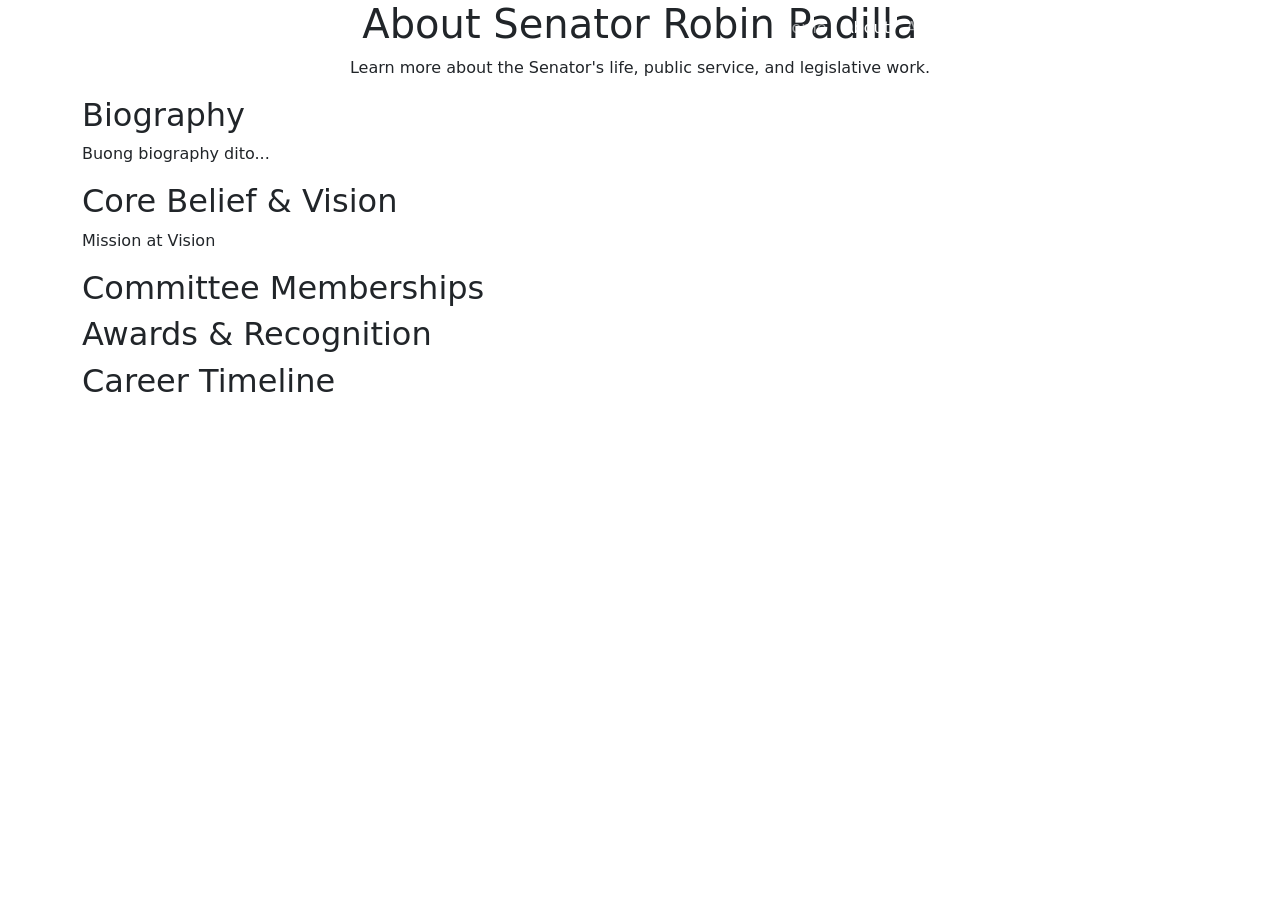
==== about.html @ 7551e7c7 "Add files via upload" ====
<!DOCTYPE html>
<html lang="en">

<head>

<meta charset="UTF-8">
<meta name="viewport" content="width=device-width, initial-scale=1.0">

<title>About | Office of Senator Robin Padilla</title>

<link href="https://cdn.jsdelivr.net/npm/bootstrap@5.3.3/dist/css/bootstrap.min.css" rel="stylesheet">

<link rel="stylesheet" href="https://cdnjs.cloudflare.com/ajax/libs/font-awesome/6.6.0/css/all.min.css">

<link rel="stylesheet" href="css/style.css">

</head>

<body>

<!-- NAVBAR -->

<nav class="navbar navbar-expand-lg navbar-dark fixed-top">

<div class="container">

<a href="index.html">
    <img src="" class="right-logo">
</a>

<button class="navbar-toggler"
data-bs-toggle="collapse"
data-bs-target="#menu">

<span class="navbar-toggler-icon"></span>

</button>

<div class="collapse navbar-collapse" id="menu">

<ul class="navbar-nav ms-auto">

<li class="nav-item">
<a class="nav-link" href="index.html">Home</a>
</li>

<li class="nav-item">
<a class="nav-link active" href="about.html">About</a>
</li>

<li class="nav-item">
<a class="nav-link" href="accomplishments.html">Accomplishments</a>
</li>

<li class="nav-item">
<a class="nav-link" href="news.html">News</a>
</li>

<li class="nav-item">
<a class="nav-link" href="services.html">Services</a>
</li>

</ul>

</div>

</div>

</nav>
<section class="page-hero">

<div class="container text-center">

<h1>About Senator Robin Padilla</h1>

<p>
Learn more about the Senator's life,
public service, and legislative work.
</p>

</div>

</section>
<section class="about-page">

<div class="container">

<h2>Biography</h2>

<p>

Buong biography dito...

</p>

</div>

</section>
<section class="about-page">

<div class="container">

<h2>Core Belief & Vision</h2>

<p>

Mission at Vision

</p>

</div>

</section>
<section class="about-page">

<div class="container">

<h2>Committee Memberships</h2>

</div>

</section>
<section class="about-page">

<div class="container">

<h2>Awards & Recognition</h2>

</div>

</section>
<section class="about-page">

<div class="container">

<h2>Career Timeline</h2>

</div>

</section>
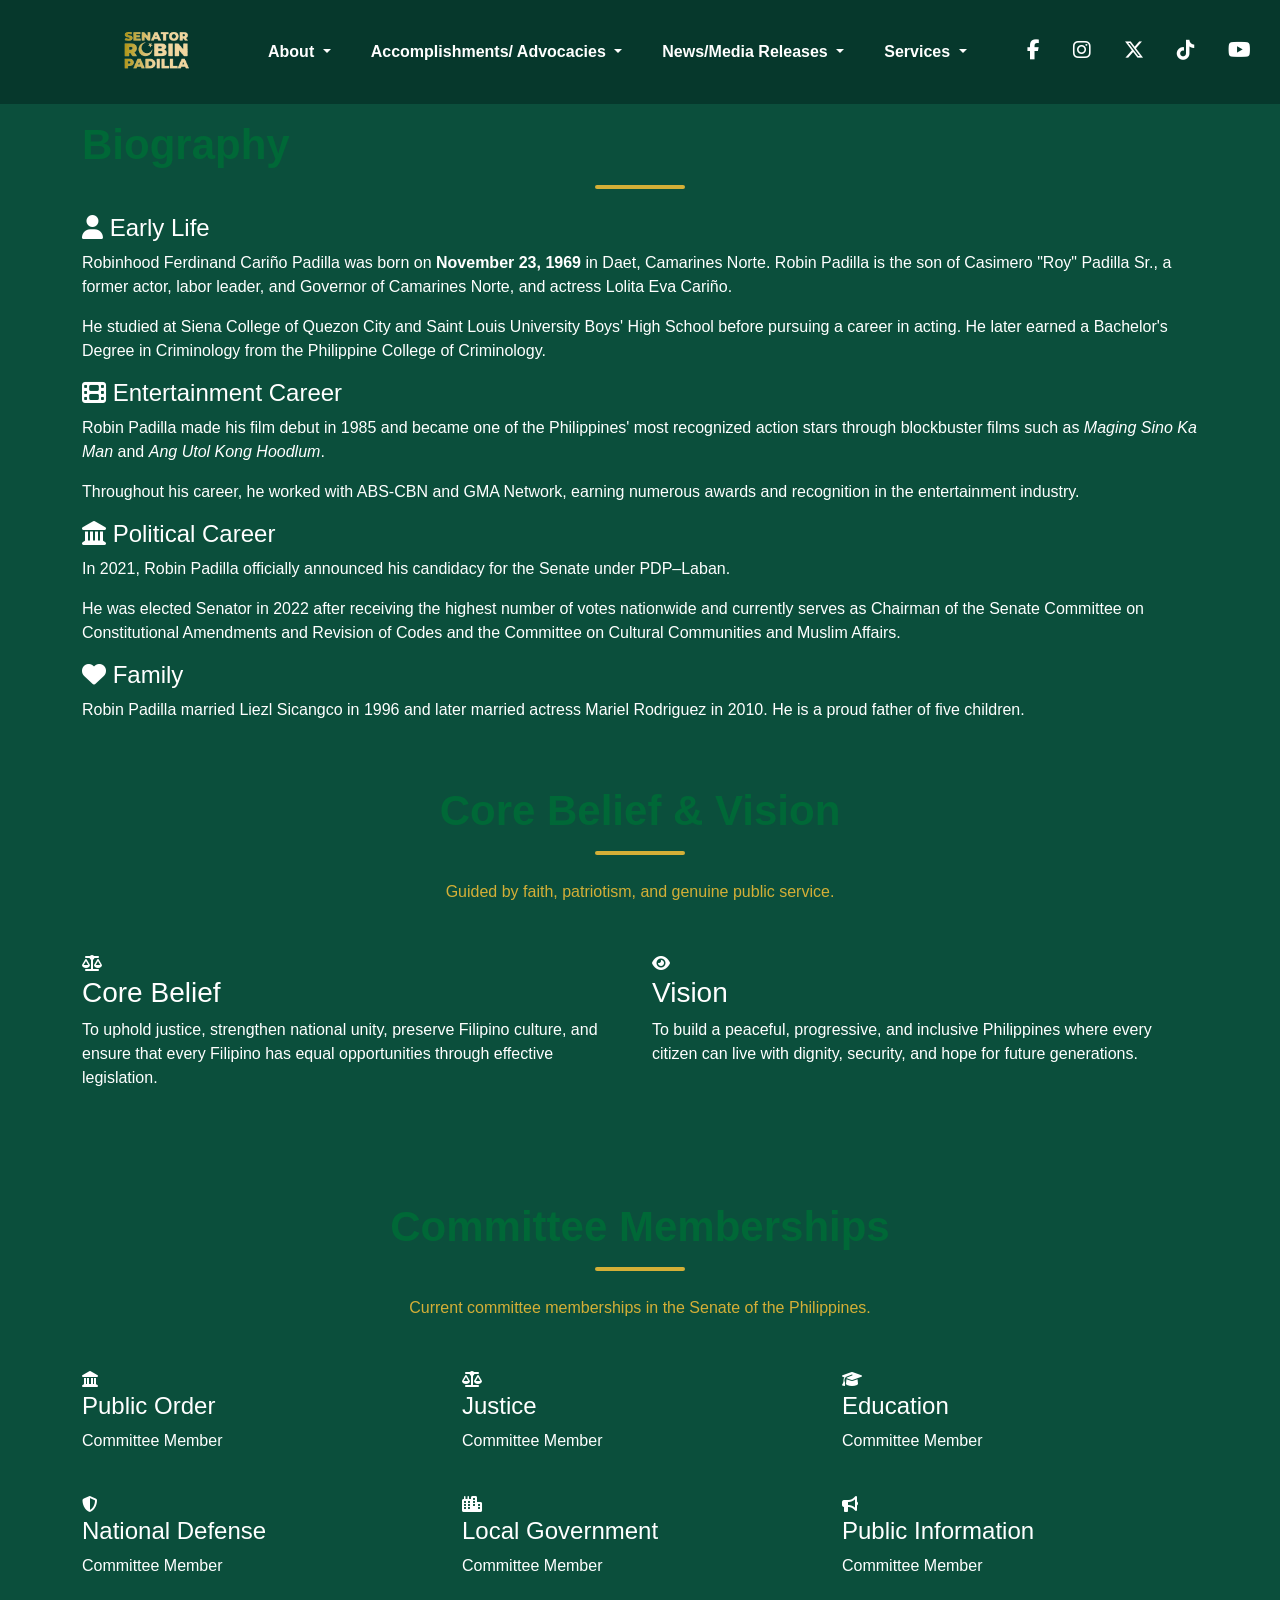
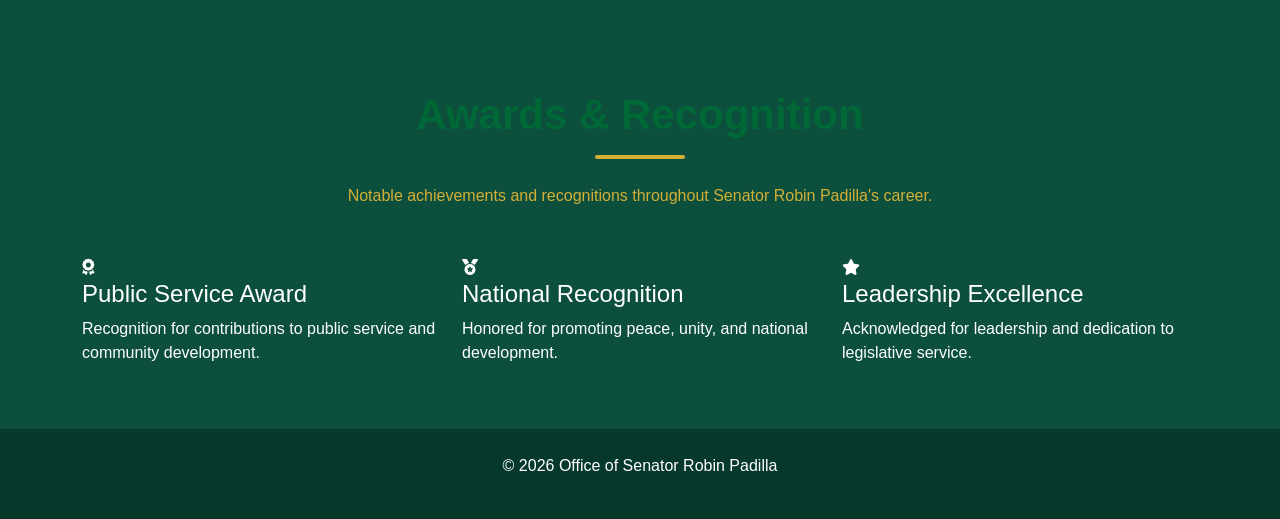
==== commit c6993954: "Update about.html" ====
--- a/about.html
+++ b/about.html
@@ -1,140 +1,699 @@
 <!DOCTYPE html>
 <html lang="en">
-
 <head>
 
 <meta charset="UTF-8">
 <meta name="viewport" content="width=device-width, initial-scale=1.0">
 
-<title>About | Office of Senator Robin Padilla</title>
+<title>Office of Senator Robin Padilla</title>
 
 <link href="https://cdn.jsdelivr.net/npm/bootstrap@5.3.3/dist/css/bootstrap.min.css" rel="stylesheet">
 
 <link rel="stylesheet" href="https://cdnjs.cloudflare.com/ajax/libs/font-awesome/6.6.0/css/all.min.css">
 
-<link rel="stylesheet" href="css/style.css">
+<link href="https://fonts.googleapis.com/css2?family=League+Spartan:wght@400;500;600;700;800&display=swap" rel="stylesheet">
+
+<link rel="stylesheet" href="https://cdn.jsdelivr.net/npm/swiper@11/swiper-bundle.min.css">
+
+<link rel="stylesheet" href="https://unpkg.com/aos@2.3.4/dist/aos.css">
+
+<link rel="stylesheet" href="style.css">
 
 </head>
+<script src="https://cdn.jsdelivr.net/npm/bootstrap@5.3.3/dist/js/bootstrap.bundle.min.js"></script>
+
+<script src="https://unpkg.com/aos@2.3.4/dist/aos.js"></script>
+
+<script src="https://cdn.jsdelivr.net/npm/swiper@11/swiper-bundle.min.js"></script>
+
+<script>
+
+
+</script>
 
 <body>
 
-<!-- NAVBAR -->
+AOS.init({
+    duration:1000,
+    once:true
+});
+
+<script src="https://cdn.jsdelivr.net/npm/swiper@11/swiper-bundle.min.js"></script>
+
+<script>
+const swiper = new Swiper(".videoSwiper", {
+    loop: true,
+    speed: 800,
+
+    pagination: {
+        el: ".video-pagination",
+        clickable: true,
+    },
+
+    autoplay: { 
+        delay: 5000,
+        disableOnInteraction: false,
+    },
+});
+</script>
+    
+<!-- ================= NAVBAR ================= -->
 
 <nav class="navbar navbar-expand-lg navbar-dark fixed-top">
 
 <div class="container">
-
-<a href="index.html">
-    <img src="" class="right-logo">
+<!-- Logo sa kanan -->
+<a href="index.html" title="Home">
+    <img src="images/senate-logo.png" alt="Senate Logo" class="right-logo">
+</a>
+<a class="navbar-brand" href="index.html">
 </a>
 
 <button class="navbar-toggler"
-data-bs-toggle="collapse"
-data-bs-target="#menu">
+        data-bs-toggle="collapse"
+        data-bs-target="#menu">
 
 <span class="navbar-toggler-icon"></span>
+<span class="news-badge">
+    SENATE OF THE PHILIPPINES
+</span>
 
 </button>
 
 <div class="collapse navbar-collapse" id="menu">
 
-<ul class="navbar-nav ms-auto">
-
-<li class="nav-item">
-<a class="nav-link" href="index.html">Home</a>
+<ul class="navbar-nav ms-auto custom-menu">
+
+    <li class="nav-item dropdown">
+        <a class="nav-link dropdown-toggle menu-btn"
+           href="#"
+           role="button"
+           data-bs-toggle="dropdown">
+            About
+        </a>
+
+       <ul class="dropdown-menu custom-dropdown">
+
+    <li>
+        <a class="dropdown-item" href="about.html#srp">SRP: Sino si Robin Padilla?</a>
+        
+        </a>
+    </li>
+
+    <li>
+       <a class="dropdown-item" href="about.html#biography">Biography</a>
+    
+    </li>
+
+    <li>
+        <a class="dropdown-item" href="about.html#vision">Core Belief & Vision</a>
+        </a>
+    </li>
+
+    <li>
+        <a class="dropdown-item" href="about.html#committee">Committee Memberships</a>
+        </a>
+    </li>
+
+    <li>
+        <a class="dropdown-item" href="about.html#awards">Awards</a>
+        </a>
+    </li>
+
+    <li>
+        <a class="dropdown-item" href="about.html#timeline">Career Timeline</a>
+        </a>
+    </li>
+
+</ul>
+    </li>
+
+   <li class="nav-item dropdown">
+    <a class="nav-link dropdown-toggle menu-btn"
+       href="#"
+       role="button"
+       data-bs-toggle="dropdown"
+       aria-expanded="false">
+        Accomplishments/
+        Advocacies
+    </a>
+
+<ul class="dropdown-menu">
+
+<li>
+<a class="dropdown-item" href="accomplishments.html#authored">Authored Bills</a>
+</a>
 </li>
 
-<li class="nav-item">
-<a class="nav-link active" href="about.html">About</a>
+<li>
+<a class="dropdown-item" href="accomplishments.html#coauthored">Co-Authored Bills</a>
+</a>
 </li>
 
-<li class="nav-item">
-<a class="nav-link" href="accomplishments.html">Accomplishments</a>
+<li>
+<a class="dropdown-item" href="accomplishments.html#laws">Bills Passed into Law</a>
 </li>
 
-<li class="nav-item">
-<a class="nav-link" href="news.html">News</a>
+<li>
+<a class="dropdown-item" href="accomplishments.html#reports">Committee Reports</a>
 </li>
 
-<li class="nav-item">
-<a class="nav-link" href="services.html">Services</a>
+<li>
+<a class="dropdown-item" href="accomplishments.html#advocacies">Sectoral Advocacies</a>
 </li>
 
 </ul>
-
-</div>
-
+</li>
+
+   <li class="nav-item dropdown">
+    <a class="nav-link dropdown-toggle menu-btn"
+       href="#"
+       role="button"
+       data-bs-toggle="dropdown"
+       aria-expanded="false">
+        News/Media Releases
+    </a>
+
+    <ul class="dropdown-menu">
+
+        <li>
+          <a class="dropdown-item" href="news.html#news">News</a>
+        </li>
+
+        <li>
+          <a class="dropdown-item" href="news.html#press">Media Releases</a>
+        </li>
+
+        <li>
+         <a class="dropdown-item" href="news.html#speeches">Speeches</a>
+        </li>
+
+        <li>
+         <a class="dropdown-item" href="news.html#videos">Videos</a>
+        </li>
+
+        <li>
+          <a class="dropdown-item" href="news.html#gallery">Photo Gallery</a>
+        </li>
+
+    </ul>
+</li>
+
+    <li class="nav-item dropdown">
+        <a class="nav-link dropdown-toggle menu-btn"
+           href="#"
+           role="button"
+           data-bs-toggle="dropdown">
+            Services
+        </a>
+
+        <ul class="dropdown-menu">
+            
+             <li><a class="dropdown-item" href="services.html#medical">Medical Assistance</a></li>
+            <li><a class="dropdown-item" href="services.html#education">Educational Assistance</a></li>
+            <li><a class="dropdown-item" href="services.html#faq">Frequently Asked Questions</a></li>
+            <li><a class="dropdown-item" href="services.html#forms">Downloadable Forms</a>
+            </li>
+        </ul>
+    </li>
+
+</ul>
+
+
+<div class="social">
+
+<a href="https://www.facebook.com/OfficeOfSenatorRobinPadilla" target="_blank">
+    <i class="fab fa-facebook-f"></i>
+</a>
+
+<a href="https://www.instagram.com/your_username/" target="_blank">
+    <i class="fab fa-instagram"></i>
+</a>
+<a href="https://x.com/" target="_blank">
+    <i class="fab fa-x-twitter"></i>
+</a>
+<a href="https://www.tiktok.com/@senatorrobinpadilla" target="_blank">
+    <i class="fab fa-tiktok"></i>
+</a>
+
+<a href="https://www.youtube.com/@OfficialSenatorRobinPadilla" target="_blank">
+    <i class="fab fa-youtube"></i>
+</a>
+
+</a>
+
+</div>
+
+</div>
+
+</div>
+    
 </div>
 
 </nav>
-<section class="page-hero">
-
-<div class="container text-center">
-
-<h1>About Senator Robin Padilla</h1>
+
+<section class="page-banner">
+
+    <div class="container">
+
+        <h1>About the Senator</h1>
+
+        <p>
+            Learn more about Senator Robin Padilla's life,
+            public service, and legislative journey.
+        </p>
+
+    </div>
+
+
+
+
+
+<div class="container">
+
+ <h2 class="section-title">
+            Biography
+        </h2>
+
+
+        <div class="bio-card">
+
+            <h4>
+                <i class="fas fa-user"></i>
+                Early Life
+            </h4>
+
+            <p>
+                Robinhood Ferdinand Cariño Padilla was born on
+            <strong>November 23, 1969</strong> in Daet,
+            Camarines Norte.
+                Robin Padilla is the son of Casimero "Roy" Padilla Sr.,
+                a former actor, labor leader, and Governor of Camarines Norte,
+                and actress Lolita Eva Cariño.
+            </p>
+
+            <p>
+                He studied at Siena College of Quezon City and Saint Louis
+                University Boys' High School before pursuing a career in acting.
+                He later earned a Bachelor's Degree in Criminology from the
+                Philippine College of Criminology.
+            </p>
+
+        </div>
+
+        <div class="bio-card">
+
+            <h4>
+                <i class="fas fa-film"></i>
+                Entertainment Career
+            </h4>
+
+            <p>
+                Robin Padilla made his film debut in 1985 and became one of the
+                Philippines' most recognized action stars through blockbuster
+                films such as <em>Maging Sino Ka Man</em> and
+                <em>Ang Utol Kong Hoodlum</em>.
+            </p>
+
+            <p>
+                Throughout his career, he worked with ABS-CBN and GMA Network,
+                earning numerous awards and recognition in the entertainment
+                industry.
+            </p>
+
+        </div>
+
+        <div class="bio-card">
+
+            <h4>
+                <i class="fas fa-landmark"></i>
+                Political Career
+            </h4>
+
+            <p>
+                In 2021, Robin Padilla officially announced his candidacy for
+                the Senate under PDP–Laban.
+            </p>
+
+            <p>
+                He was elected Senator in 2022 after receiving the highest
+                number of votes nationwide and currently serves as Chairman
+                of the Senate Committee on Constitutional Amendments and
+                Revision of Codes and the Committee on Cultural Communities
+                and Muslim Affairs.
+            </p>
+
+        </div>
+
+        <div class="bio-card">
+
+            <h4>
+                <i class="fas fa-heart"></i>
+                Family
+            </h4>
+
+            <p>
+                Robin Padilla married Liezl Sicangco in 1996 and later married
+                actress Mariel Rodriguez in 2010. He is a proud father of
+                five children.
+            </p>
+
+        </div>
+
+    </div>
+
+</div>
+
+</div>
+
+</section>
+<!-- ================= CORE BELIEF ================= -->
+
+<section id="vision" class="vision-section py-5">
+
+<div class="container">
+
+<div class="text-center mb-5">
+
+<h2 class="section-title">
+Core Belief & Vision
+</h2>
+
+<p class="section-subtitle">
+Guided by faith, patriotism, and genuine public service.
+</p>
+
+</div>
+
+<div class="row g-4">
+
+<div class="col-md-6">
+
+<div class="vision-card">
+
+<div class="vision-icon">
+<i class="fas fa-scale-balanced"></i>
+</div>
+
+<h3>Core Belief</h3>
 
 <p>
-Learn more about the Senator's life,
-public service, and legislative work.
+To uphold justice, strengthen national unity, preserve Filipino culture,
+and ensure that every Filipino has equal opportunities through effective legislation.
 </p>
 
 </div>
 
+</div>
+
+<div class="col-md-6">
+
+<div class="vision-card">
+
+<div class="vision-icon">
+<i class="fas fa-eye"></i>
+</div>
+
+<h3>Vision</h3>
+
+<p>
+To build a peaceful, progressive, and inclusive Philippines where every citizen
+can live with dignity, security, and hope for future generations.
+</p>
+
+</div>
+
+</div>
+
+</div>
+
 </section>
-<section class="about-page">
+<!-- ================= COMMITTEE MEMBERSHIPS ================= -->
+
+<section id="committee" class="committee-section py-5">
 
 <div class="container">
 
-<h2>Biography</h2>
+<div class="text-center mb-5">
+
+<h2 class="section-title">
+Committee Memberships
+</h2>
+
+<p class="section-subtitle">
+Current committee memberships in the Senate of the Philippines.
+</p>
+
+</div>
+
+<div class="row g-4">
+
+<div class="col-md-4">
+<div class="committee-card">
+<i class="fas fa-landmark"></i>
+<h4>Public Order</h4>
+<p>Committee Member</p>
+</div>
+</div>
+
+<div class="col-md-4">
+<div class="committee-card">
+<i class="fas fa-scale-balanced"></i>
+<h4>Justice</h4>
+<p>Committee Member</p>
+</div>
+</div>
+
+<div class="col-md-4">
+<div class="committee-card">
+<i class="fas fa-graduation-cap"></i>
+<h4>Education</h4>
+<p>Committee Member</p>
+</div>
+</div>
+
+<div class="col-md-4">
+<div class="committee-card">
+<i class="fas fa-shield-halved"></i>
+<h4>National Defense</h4>
+<p>Committee Member</p>
+</div>
+</div>
+
+<div class="col-md-4">
+<div class="committee-card">
+<i class="fas fa-city"></i>
+<h4>Local Government</h4>
+<p>Committee Member</p>
+</div>
+</div>
+
+<div class="col-md-4">
+<div class="committee-card">
+<i class="fas fa-bullhorn"></i>
+<h4>Public Information</h4>
+<p>Committee Member</p>
+</div>
+</div>
+
+</div>
+
+</div>
+
+</section>
+<!-- ================= AWARDS ================= -->
+
+<section id="awards" class="awards-section py-5">
+
+<div class="container">
+
+<div class="text-center mb-5">
+
+<h2 class="section-title">
+Awards & Recognition
+</h2>
+
+<p class="section-subtitle">
+Notable achievements and recognitions throughout Senator Robin Padilla's career.
+</p>
+
+</div>
+
+<div class="row g-4">
+
+<div class="col-lg-4 col-md-6">
+<div class="award-card">
+<i class="fas fa-award"></i>
+<h4>Public Service Award</h4>
+<p>Recognition for contributions to public service and community development.</p>
+</div>
+</div>
+
+<div class="col-lg-4 col-md-6">
+<div class="award-card">
+<i class="fas fa-medal"></i>
+<h4>National Recognition</h4>
+<p>Honored for promoting peace, unity, and national development.</p>
+</div>
+</div>
+
+<div class="col-lg-4 col-md-6">
+<div class="award-card">
+<i class="fas fa-star"></i>
+<h4>Leadership Excellence</h4>
+<p>Acknowledged for leadership and dedication to legislative service.</p>
+</div>
+</div>
+
+</div>
+
+</div>
+
+</section>
+</section>
+<!-- ================= FOOTER ================= -->
+
+
+<footer class="footer">
+
+<div class="container">
 
 <p>
 
-Buong biography dito...
+© 2026 Office of Senator Robin Padilla
 
 </p>
 
-</div>
-
-</section>
-<section class="about-page">
-
-<div class="container">
-
-<h2>Core Belief & Vision</h2>
-
 <p>
 
-Mission at Vision
-
 </p>
 
 </div>
 
-</section>
-<section class="about-page">
-
-<div class="container">
-
-<h2>Committee Memberships</h2>
-
-</div>
-
-</section>
-<section class="about-page">
-
-<div class="container">
-
-<h2>Awards & Recognition</h2>
-
-</div>
-
-</section>
-<section class="about-page">
-
-<div class="container">
-
-<h2>Career Timeline</h2>
-
-</div>
-
-</section>+</footer>
+
+<script src="https://cdn.jsdelivr.net/npm/bootstrap@5.3.3/dist/js/bootstrap.bundle.min.js"></script>
+
+<script>
+document.addEventListener("DOMContentLoaded", function () {
+
+    const counters = document.querySelectorAll(".counter");
+
+    counters.forEach(counter => {
+
+        const target = +counter.getAttribute("data-target");
+        let count = 0;
+
+        const updateCounter = () => {
+
+            const increment = Math.ceil(target / 100);
+
+            if (count < target) {
+
+                count += increment;
+
+                if (count > target) count = target;
+
+                counter.innerText = count;
+
+                requestAnimationFrame(updateCounter);
+
+            }
+
+        };
+
+        updateCounter();
+
+    });
+
+});
+const videoSwiper = new Swiper(".videoSwiper", {
+
+    loop: true,
+
+    allowTouchMove: false, // <-- idagdag ito
+
+    navigation: {
+        nextEl: ".swiper-button-next",
+        prevEl: ".swiper-button-prev",
+    },
+
+    pagination: {
+        el: ".swiper-pagination",
+        clickable: true,
+    }
+
+});
+const mainVideo=document.getElementById("mainVideo");
+
+const items=document.querySelectorAll(".playlist-item");
+
+items.forEach(item=>{
+
+item.addEventListener("click",()=>{
+
+items.forEach(i=>i.classList.remove("active"));
+
+item.classList.add("active");
+
+const id=item.dataset.video;
+
+mainVideo.src="https://www.youtube.com/embed/"+id;
+
+});
+
+});
+document.addEventListener("DOMContentLoaded", () => {
+
+    const counters = document.querySelectorAll(".counter");
+
+    const speed = 2000;
+
+    const observer = new IntersectionObserver((entries) => {
+
+        entries.forEach(entry => {
+
+            if (!entry.isIntersecting) return;
+
+            const counter = entry.target;
+            const target = +counter.dataset.target;
+
+            let start = 0;
+            const startTime = performance.now();
+
+            function animate(currentTime){
+
+                const progress = Math.min((currentTime - startTime) / speed, 1);
+
+                // Ease Out Animation
+                const ease = 1 - Math.pow(1 - progress, 4);
+
+                const value = Math.floor(ease * target);
+
+                counter.textContent = value.toLocaleString();
+
+                if(progress < 1){
+                    requestAnimationFrame(animate);
+                }else{
+                    counter.textContent = target.toLocaleString();
+                }
+
+            }
+
+            requestAnimationFrame(animate);
+
+            observer.unobserve(counter);
+
+        });
+
+    },{threshold:.5});
+
+    counters.forEach(counter=>observer.observe(counter));
+
+});
+</script>
+
+
+
+</body>
+</html>
--- a/style.css
+++ b/style.css
@@ -0,0 +1,1952 @@
+/* ===============================
+   GLOBAL
+=================================*/
+
+*{
+    margin:0;
+    padding:0;
+    box-sizing:border-box;
+    font-family:'Poppins',sans-serif;
+}
+
+html{
+    scroll-behavior:smooth;
+}
+
+body{
+    background:#0b4f3c;
+    color:#fff;
+}
+
+/* ===============================
+   NAVBAR
+=================================*/
+
+.navbar{
+    background:#06382c;
+    padding:10px 0;
+}
+
+.logo{
+    color:#d8b55b !important;
+    font-size:32px;
+    font-weight:800;
+}
+
+.nav-link{
+    color:#fff !important;
+    font-weight:500;
+    margin:0 12px;
+}
+
+.nav-link:hover{
+    color:#d8b55b !important;
+}
+
+/* Dropdown Animation */
+.dropdown-menu{
+    display:block;
+    opacity:0;
+    visibility:hidden;
+    transform:translateY(20px);
+    transition:all .35s ease;
+    margin-top:12px;
+    border:none;
+    min-width:260px;
+    background:#fff;
+    border-radius:15px;
+    box-shadow:0 15px 40px rgba(0,0,0,.15);
+}
+
+/* Show Dropdown */
+.dropdown:hover>.dropdown-menu,
+.dropdown-menu.show{
+    opacity:1;
+    visibility:visible;
+    transform:translateY(0);
+}
+
+/* Dropdown Items */
+.dropdown-item{
+    position:relative;
+    overflow:hidden;
+}
+
+.dropdown-item::before{
+    content:"";
+    position:absolute;
+    left:0;
+    top:0;
+    width:4px;
+    height:100%;
+    background:#d8b55b;
+    transform:scaleY(0);
+    transition:.3s;
+}
+
+.dropdown-item:hover::before{
+    transform:scaleY(1);
+}
+
+/* Remove Bootstrap Arrow Animation */
+.dropdown-toggle::after{
+    transition:.3s;
+}
+
+/* Rotate Arrow */
+.dropdown.show .dropdown-toggle::after,
+.dropdown:hover .dropdown-toggle::after{
+    transform:rotate(180deg);
+}
+
+/* Navbar Button */
+.menu-btn{
+    position:relative;
+    font-weight:600;
+    transition:.3s;
+}
+
+.menu-btn::after{
+    transition:.3s;
+}
+
+.menu-btn:hover{
+    color:#0d6efd;
+}
+
+.social{
+    margin-left:25px;
+}
+
+.social i{
+    color:white;
+    margin-left:15px;
+    font-size:20px;
+    cursor:pointer;
+}
+
+.social i:hover{
+    color:#d8b55b;
+}
+
+/* ===============================
+   HERO
+=================================*/
+
+.hero{
+
+    min-height:100vh;
+
+    display:flex;
+
+    align-items:center;
+
+    background:linear-gradient(135deg,#0b4f3c,#06382c);
+
+    position:relative;
+
+    overflow:hidden;
+
+}
+
+.hero::before{
+
+content:"";
+
+position:absolute;
+
+width:800px;
+
+height:800px;
+
+border-radius:50%;
+
+background:rgba(255,255,255,.05);
+
+right:-250px;
+
+top:-250px;
+
+}
+
+.hero-img{
+    animation: heroZoom 2s ease;
+    transition:0.5s;
+}
+
+.hero-img:hover{
+    transform:scale(1.03);
+}
+
+@keyframes heroZoom{
+    from{
+        opacity:0;
+        transform:scale(1.12);
+    }
+    to{
+        opacity:1;
+        transform:scale(1);
+    }
+}
+
+.hero-text h1{
+    font-size: 88px;      /* dating 90px */
+    font-weight: 500;     /* manipis */
+    line-height: 78px;
+    margin-bottom: 20px;
+    font-family: "Poppins", sans-serif;
+}
+
+.gold{
+    color: #d8b55b;
+    font-size: 110px;      /* dating 110px */
+    font-weight: 600;
+}
+
+.gold{
+
+color:#d8b55b;
+
+font-size:110px;
+
+}
+
+.hero-text p{
+
+font-size:22px;
+
+line-height:40px;
+
+max-width:650px;
+
+margin-bottom:35px;
+
+}
+.hero-text{
+    opacity:0;
+    animation:slideRight 1.2s forwards;
+    animation-delay:.8s;
+}
+
+@keyframes slideRight{
+    from{
+        opacity:0;
+        transform:translateX(80px);
+    }
+    to{
+        opacity:1;
+        transform:translateX(0);
+    }
+}
+/* ===============================
+   BUTTON
+=================================*/
+
+.learn-btn{
+
+display:inline-flex;
+
+align-items:center;
+
+gap:8px;
+
+padding:6px 12px;
+
+border:2px solid #d8b55b;
+
+border-radius:30px;
+
+text-decoration:none;
+
+color:#d8b55b;
+font-size: 12px;
+font-weight:300;
+
+transition:.3s;
+
+}
+
+.learn-btn:hover{
+
+background:#d8b55b;
+
+color:#06382c;
+
+}
+
+.play{
+
+width:28px;
+
+height:28px;
+
+background:#d8b55b;
+
+color:#06382c;
+
+display:flex;
+
+align-items:center;
+
+justify-content:center;
+
+border-radius:50%;
+
+font-size:12px;
+
+}
+
+/* ===============================
+   SERVICES
+=================================*/
+
+.services{
+
+background:#fff;
+
+padding:100px 0;
+
+color:#222;
+
+}
+
+.services h2{
+
+text-align:center;
+
+font-size:40px;
+
+margin-bottom:60px;
+
+font-weight:700;
+
+}
+
+.service-box{
+
+background:white;
+
+border-radius:20px;
+
+padding:40px;
+
+text-align:center;
+
+box-shadow:0 15px 30px rgba(0,0,0,.1);
+
+transition:.3s;
+
+height:100%;
+
+}
+
+.service-box:hover{
+
+transform:translateY(-10px);
+
+}
+
+.service-box i{
+
+font-size:50px;
+
+color:#0b4f3c;
+
+margin-bottom:20px;
+
+}
+
+.service-box h4{
+
+font-size:20px;
+
+font-weight:600;
+
+}
+
+/* ===============================
+   FOOTER
+=================================*/
+
+footer{
+
+background:#06382c;
+
+padding:25px;
+
+text-align:center;
+
+color:white;
+
+}
+
+/* ===============================
+   MOBILE
+=================================*/
+
+@media(max-width:991px){
+
+.hero{
+
+padding-top:120px;
+
+text-align:center;
+
+}
+
+.hero-text h1{
+
+font-size:60px;
+
+line-height:60px;
+
+}
+
+.gold{
+
+font-size:70px;
+
+}
+
+.hero-image img{
+
+width:350px;
+
+margin-bottom:40px;
+
+}
+
+.hero-text p{
+
+font-size:18px;
+
+line-height:30px;
+
+}
+
+.social{
+
+display:none;
+
+}
+
+}/* ===============================
+   NEWS
+=================================*/
+
+.news{
+    background:#f4f4f4;
+    padding:100px 0;
+}
+
+.news h2{
+    text-align:center;
+    font-size:42px;
+    color:#06382c;
+    margin-bottom:50px;
+    font-weight:700;
+}
+
+.news-card{
+    background:white;
+    border-radius:20px;
+    overflow:hidden;
+    box-shadow:0 15px 30px rgba(0,0,0,.08);
+    transition:.3s;
+}
+
+.news-card:hover{
+    transform:translateY(-10px);
+}
+
+.news-card img{
+    width:100%;
+    height:240px;
+    object-fit:cover;
+}
+
+.news-content{
+    padding:25px;
+}
+
+.news-content h4{
+    color:#06382c;
+    margin-bottom:15px;
+}
+
+.news-content a{
+    text-decoration:none;
+    color:#b38b2d;
+    font-weight:600;
+}/* ===== HERO BANNER ===== */
+
+.hero-banner{
+    display: flex;
+    justify-content: center;
+    align-items: center;
+    padding: 0\px 0;
+}
+
+.hero-banner{
+    width:150%;
+    display:flex;
+    justify-content:center;
+    align-items:center;
+}
+.hero{
+    overflow: hidden;
+}
+.hero-banner img{
+    width:95%;
+    max-width:1500px;
+    animation:floatHero 5s ease-in-out infinite;
+}
+
+@keyframes floatHero{
+    0%,100%{
+        transform:translateY(0);
+    }
+    50%{
+        transform:translateY(-12px);
+    }
+}
+.hero-banner img{
+    animation:heroEntrance 1.2s ease-out;
+}
+
+@keyframes heroEntrance{
+    from{
+        opacity:0;
+        transform:scale(.92) translateY(30px);
+    }
+    to{
+        opacity:1;
+        transform:scale(1) translateY(0);
+    }
+}
+.hero-banner img{
+    filter:drop-shadow(0 15px 35px rgba(0,0,0,.25));
+}
+.hero-banner{
+    margin-top: 80px;   /* palakihin o liitan ang value */
+}margin-top: 50px;
+margin-top: 80px;
+margin-top: 100px;
+margin-top: 120px;
+.top-right-logo{
+    position: absolute;
+    top: 10px;
+    right: 20px;
+}
+
+.top-right-logo img{
+    width: 70px;
+    height: auto;
+}.social{
+    display:flex;
+    align-items:center;
+    gap:18px;
+}
+
+.right-logo{
+    width:150px;
+    height:auto;
+    transition:0.3s ease;
+}
+
+.right-logo:hover{
+        transform:scale(1.08);
+    }
+}.news-image{
+    width:100%;
+    max-width:2000px;
+    display:block;
+    margin: 50px auto;
+    border-radius: 20px;
+    box-shadow:0 8px 20px rgba(0,0,0,.2);
+    transition:0.4s;
+}
+
+.news-image:hover{
+    transform:scale(1.03);
+}/* ===== NEWS PAGE ===== */
+
+.news-banner img{
+
+width:100%;
+
+height:450px;
+
+object-fit:cover;
+
+}
+
+.news-title{
+
+font-size:42px;
+
+font-weight:bold;
+
+margin-bottom:20px;
+
+}
+
+.news-date{
+
+font-size:18px;
+
+color:#777;
+
+margin-bottom:30px;
+
+}
+
+.gallery{
+
+width:100%;
+
+height:250px;
+
+object-fit:cover;
+
+border-radius:15px;
+
+transition:.4s;
+
+cursor:pointer;
+
+margin-bottom:20px;
+
+}
+
+.gallery:hover{
+
+transform:scale(1.05);
+
+box-shadow:0 15px 35px rgba(0,0,0,.25);
+
+}/* NEWS HERO */
+
+.hero-news{
+
+position:relative;
+
+}
+
+.hero-news img{
+
+width:100%;
+
+height:500px;
+
+object-fit:cover;
+
+}
+
+.hero-overlay{
+
+position:absolute;
+
+top:0;
+
+left:0;
+
+width:100%;
+
+height:100%;
+
+background:rgba(0,0,0,.45);
+
+display:flex;
+
+flex-direction:column;
+
+justify-content:center;
+
+align-items:center;
+
+color:#fff;
+
+}
+
+.hero-overlay h1{
+
+font-size:50px;
+
+font-weight:bold;
+
+text-align:center;
+
+}
+
+.hero-overlay p{
+
+font-size:22px;
+
+}
+
+/* Gallery */
+
+.gallery{
+
+width:100%;
+
+height:250px;
+
+object-fit:cover;
+
+border-radius:15px;
+
+transition:.4s;
+
+cursor:pointer;
+
+}
+
+.gallery:hover{
+
+transform:scale(1.05);
+
+box-shadow:0 15px 35px rgba(0,0,0,.25);
+
+}/* PHOTO GALLERY */
+
+.gallery{
+    width:100%;
+    height:250px;
+    object-fit:cover;
+    border-radius:15px;
+    transition:all .5s ease;
+    cursor:pointer;
+    box-shadow:0 5px 15px rgba(0,0,0,.2);
+}
+
+.gallery:hover{
+    transform:scale(1.08);
+    box-shadow:0 20px 40px rgba(0,0,0,.4);
+}
+.hero-title{
+    opacity:0;
+    transform:translateX(-100px);
+    animation:slideLeft 1.4s ease forwards;
+}.hero-title{
+    font-family: "League Spartan", sans-serif;
+    font-size: 88px;
+    font-weight: 700;
+    line-height: .95;
+    letter-spacing: -2px;
+    color: #fff;
+}
+
+.hero-title .gold{
+    color: #d8b55b;
+    font-size: inherit;
+    font-weight: 700;
+}
+
+@keyframes slideLeft{
+
+    from{
+        opacity:0;
+        transform:translateX(-100px);
+    }
+
+    to{
+        opacity:1;
+        transform:translateX(0);
+    }
+
+}
+#latest-news{
+    padding-top: 0;
+    margin-top: 0;
+}
+
+.news-badge{
+
+    display:inline-block;
+
+    background:#C8A23A;
+
+    color:#fff;
+
+    padding:6px 16px;
+
+    border-radius:30px;
+
+    font-size:12px;
+
+    font-weight:700;
+
+    letter-spacing:1px;
+
+    margin-bottom:15px;
+
+}
+.news-image{
+    width: 100%;
+    display: block;
+    margin: 0;
+    border-radius: 0; /* optional kung gusto hanggang gilid */
+}.container-fluid{
+    padding-left: 0 !important;
+    padding-right: 0 !important;
+}
+
+/* Section */
+#latest-news{
+    background:#f8f9fa;
+    padding:70px 0;
+}
+
+/* News Card */
+.news-card{
+    max-width:360px;
+    margin:auto;
+
+    background:#fff;
+
+    border-radius:18px;
+
+    overflow:hidden;
+
+    box-shadow:0 10px 30px rgba(0,0,0,.10);
+
+    transition:.45s ease;
+
+    border-top:5px solid #C8A23A; /* Gold */
+
+    height:100%;
+}
+
+.news-card:hover{
+
+    transform:translateY(-10px);
+
+    box-shadow:0 20px 45px rgba(0,0,0,.18);
+
+}
+
+/* Image */
+.news-card img{
+
+    width:100%;
+    height:220px;   /* Liit nang kaunti */
+
+    object-fit:cover;
+
+    transition:.5s;
+}
+
+.news-card:hover img{
+
+    transform:scale(1.08);
+
+}
+
+/* Content */
+
+.news-content{
+
+    padding:25px;
+
+}
+
+.news-content h4{
+
+     font-size:20px;
+
+    font-weight:800;
+
+    text-transform:uppercase;
+
+    color:#114B36;
+
+}
+
+.news-content p{
+
+    color:#666;
+
+    line-height:1.8;
+
+    font-size:15px;
+
+}
+
+/* Button */
+
+.news-content .btn{
+
+    border-radius:50px;
+
+    padding:10px 24px;
+
+    font-weight:600;
+
+    transition:.4s;
+
+    background:#0B5D43;
+
+    border:none;
+
+}
+
+.news-content .btn:hover{
+
+    background:#C8A23A;
+
+    color:#fff;
+
+    transform:translateX(6px);
+
+}
+
+@keyframes zoomIn{
+    from{
+        opacity:0;
+        transform:scale(.95);
+    }
+    to{
+        opacity:1;
+        transform:scale(1);
+    }
+}.slider-container{
+    width:100%;
+    overflow:hidden;
+    position:relative;
+    padding:35px 0;
+    background:#0b5d43;
+}.slider-container{
+    margin-top:-5px;      /* pwede mong gawing -10px o -15px */
+    padding-top:0;
+}
+
+/* Fade sa gilid */
+.slider-container::before,
+.slider-container::after{
+    content:"";
+    position:absolute;
+    top:0;
+    width:120px;
+    height:100%;
+    z-index:20;
+    pointer-events:none;
+}
+
+.slider-container::before{
+    left:0;
+    background:linear-gradient(to right,#0b5d43,transparent);
+}
+
+.slider-container::after{
+    right:0;
+    background:linear-gradient(to left,#0b5d43,transparent);
+}
+
+/* Animation */
+.slider-track{
+    display:flex;
+    align-items:center;
+    width:max-content;
+    animation:slideMove 65s linear infinite;
+}
+
+.slider-container:hover .slider-track{
+    animation-play-state:paused;
+}
+
+/* Diagonal Panels */
+.panel{
+
+    width:300px;
+    height:340px;
+
+    overflow:hidden;
+    position:relative;
+    flex-shrink:0;
+
+    margin-left:-55px;
+
+    clip-path:polygon(
+        12% 0,
+        100% 0,
+        88% 100%,
+        0 100%
+    );
+
+    border:3px solid #D4AF37;   /* Gold */
+    box-shadow:0 10px 30px rgba(0,0,0,.25);
+
+    transition:.4s;
+}
+
+.panel:first-child{
+    margin-left:0;
+}
+
+/* White diagonal divider */
+.panel::after{
+
+    content:"";
+
+    position:absolute;
+
+    top:0;
+    right:-2px;
+
+    width:6px;
+    height:100%;
+
+    background:white;
+
+    transform:skewX(-18deg);
+
+    z-index:5;
+
+}
+
+.panel img{
+
+    width:100%;
+    height:100%;
+
+    object-fit:cover;
+
+    transition:.6s;
+
+}
+
+.panel:hover{
+
+    transform:scale(1.05);
+
+    border-color:#FFD700;
+
+    box-shadow:
+        0 20px 45px rgba(0,0,0,.35),
+        0 0 20px rgba(212,175,55,.4);
+
+    z-index:10;
+
+}
+
+.panel:hover img{
+
+    transform:scale(1.08);
+
+}
+
+@keyframes slideMove{
+
+    from{
+        transform:translateX(0);
+    }
+
+    to{
+        transform:translateX(-50%);
+    }
+
+}
+
+.videoSwiper .swiper-pagination{
+    position: absolute;
+    top: -30px;
+    bottom: auto;
+    width: 100%;
+}
+.videoSwiper{
+     position: relative;
+    max-width:620px;
+    margin-left:-40px;
+}
+   
+.videoSwiper{
+        width:100%;
+        height:520px;
+        overflow:hidden;
+    }
+
+
+.videoSwiper .swiper-slide{
+    display:flex;
+    justify-content:center;
+    align-items:center;
+}
+
+.videoSwiper iframe{
+    width:100%;
+    height:430px;
+    border-radius:15px;
+}
+
+.video-pagination{
+    text-align:center;
+    margin-bottom:20px;
+}
+
+.video-pagination .swiper-pagination-bullet{
+    width:14px;
+    height:14px;
+    background:white;
+    opacity:.5;
+    margin:0 6px;
+}
+
+.video-pagination .swiper-pagination-bullet-active{
+    background:#D4AF37;
+    opacity:1;
+    transform:scale(1.3);
+}
+
+.video-list{
+    display:flex;
+    flex-direction:column;
+    gap:15px;
+    margin-top:20px;
+    
+}
+
+.video-item{
+    background:#ffffff10;
+    color:#fff;
+    padding:15px;
+    border-radius:10px;
+    cursor:pointer;
+    transition:.3s;
+}
+
+.video-item:hover{
+    background:#D4AF37;
+    color:#000;
+}
+
+.swiper-button-next,
+.swiper-button-prev{
+
+    color:#D8B55B;
+
+}
+
+.swiper-pagination{
+    position:relative;
+    margin-top:20px;
+    text-align:center;
+}
+
+.swiper-pagination-bullet{
+    width:12px;
+    height:12px;
+    background:#ffffff;
+    opacity:.5;
+}
+
+.swiper-pagination-bullet-active{
+    width:28px;
+    border-radius:20px;
+    background:#d4af37;
+    opacity:1;
+}
+/* ===== Glass Transparent Dropdown ===== */
+
+.navbar .dropdown-menu{
+
+    background:rgba(6,56,44,.88); /* transparent dark green */
+
+    backdrop-filter:blur(18px);
+    -webkit-backdrop-filter:blur(18px);
+
+    border:1px solid rgba(212,181,91,.25);
+
+    border-radius:18px;
+
+    padding:10px;
+
+    min-width:300px;
+
+    box-shadow:0 15px 40px rgba(0,0,0,.35);
+
+    margin-top:12px;
+
+    animation:dropdownFade .35s ease;
+
+}
+
+/* Menu Items */
+
+.navbar .dropdown-item{
+
+    color:#fff;
+
+    font-size:16px;
+
+    font-weight:500;
+
+    padding:12px 18px;
+
+    border-radius:10px;
+
+    transition:.3s;
+
+}
+
+/* Hover */
+
+.navbar .dropdown-item:hover{
+
+    background:rgba(212,181,91,.18);
+
+    color:#D8B55B;
+
+    padding-left:28px;
+
+}
+
+/* Active */
+
+.navbar .dropdown-item:active{
+
+    background:#D8B55B;
+
+    color:#06382c;
+
+}
+
+/* Fade Animation */
+
+@keyframes dropdownFade{
+
+    from{
+        opacity:0;
+        transform:translateY(12px);
+    }
+
+    to{
+        opacity:1;
+        transform:translateY(0);
+    }
+
+}.dropdown-item:not(:last-child){
+    border-bottom:1px solid rgba(255,255,255,.08);
+}.word{
+    display:inline-block;
+    opacity:0;
+}
+
+/* Padilla - unang lalabas */
+.padilla{
+    animation:fadeUp .8s ease forwards;
+    animation-delay:0.2s;
+}
+
+/* Robin - pangalawa */
+.robin{
+    animation:fadeUp .8s ease forwards;
+    animation-delay:0.8s;
+}
+
+/* Sino si - huli */
+.sino{
+    animation:fadeUp .8s ease forwards;
+    animation-delay:1.4s;
+}
+
+@keyframes fadeUp{
+    from{
+        opacity:0;
+        transform:translateY(40px);
+    }
+    to{
+        opacity:1;
+        transform:translateY(0);
+    }
+}
+/* ABOUT PAGE */
+
+/* ABOUT HERO */
+
+.page-hero{
+    background:
+    linear-gradient(rgba(0,0,0,.55),rgba(0,0,0,.55)),
+    url("images/hero-bg.jpg") center/cover;
+
+    padding:170px 20px 90px;
+    color:#fff;
+    text-align:center;
+}
+
+.page-hero h1{
+    font-size:52px;
+    font-weight:800;
+    margin-bottom:15px;
+}
+
+.page-hero p{
+    font-size:20px;
+    max-width:700px;
+    margin:auto;
+}
+
+/* ABOUT SECTION */
+
+.about-page{
+    padding:80px 0;
+}
+
+.about-page:nth-child(even){
+    background:#f8f9fa;
+}
+
+.about-page h2{
+    color:#006837;
+    font-weight:700;
+    margin-bottom:25px;
+}
+
+.about-page p{
+    line-height:1.9;
+    text-align:justify;
+}
+.content-section{
+
+    padding:100px 0;
+
+}
+
+.section-title{
+
+font-size:42px;
+
+font-weight:700;
+
+color:#0B5D3B;
+
+}
+.section-title::after{
+
+content:"";
+
+display:block;
+
+width:90px;
+
+height:4px;
+
+background:#D4AF37;
+
+margin:15px auto;
+
+border-radius:20px;
+
+}
+.section-subtitle{
+
+color:#D4AF37;
+
+margin-bottom:40px;
+
+}
+.records-subtitle{
+    color:#d4af37;
+    text-shadow:0 1px 3px rgba(0,0,0,.25);
+    font-size:18px;
+    font-weight:500;
+    letter-spacing:.8px;
+}
+.records-section{
+    padding: 35px 0;
+    background:linear-gradient(135deg,#0c5b36,#234736);
+    color:#fff;
+    position:relative;
+    overflow:hidden;
+}
+
+.records-section h2{
+    margin-bottom:25px;
+    font-size:42px;
+    font-weight:700;
+    color:#D4AF37;
+}
+
+.records-section p{
+    color:#ddd;
+    
+}
+
+.record-card{
+
+    cursor:pointer;
+
+    position:relative;
+
+    overflow:hidden;
+    background:rgba(255,255,255,.08);
+    border:1px solid rgba(255,255,255,.15);
+    backdrop-filter:blur(12px);
+    border-radius:20px;
+    padding:22px 18px;
+    transition:.35s;
+    height:100%;
+
+}
+.record-card::before{
+
+    content:"";
+
+    position:absolute;
+
+    inset:0;
+
+    background:url("images/senate seal.png") center center no-repeat;
+
+    background-size:200px;
+
+    opacity:.06;
+
+    pointer-events:none;
+
+}
+.record-card::after{
+
+    content:"";
+
+    position:absolute;
+
+    top:-100%;
+
+    left:-100%;
+
+    width:100%;
+
+    height:100%;
+
+    background:linear-gradient(
+        120deg,
+        transparent,
+        rgba(255,255,255,.18),
+        transparent
+    );
+
+    transform:rotate(25deg);
+
+    transition:.8s;
+
+}
+
+.record-card:hover::after{
+
+    top:100%;
+
+    left:100%;
+
+}
+
+.record-card:hover{
+
+    transform:translateY(-12px) scale(1.03);
+
+}
+.record-card{
+    background:rgba(255,255,255,.08);
+    border:1px solid rgba(255,255,255,.15);
+    backdrop-filter:blur(12px);
+    border-radius:20px;
+    padding:22px 18px;
+    transition:.35s;
+    height:100%;
+}
+
+.record-card:hover{
+    transform:translateY(-10px);
+    box-shadow:0 20px 40px rgba(0,0,0,.25);
+}
+
+.record-card i{
+    font-size:36px;
+    color:#D4AF37;
+    margin-bottom:20px;
+}
+
+.counter{
+
+    color:#D4AF37;
+
+    text-shadow:
+
+    0 0 5px rgba(212,175,55,.25),
+
+    0 0 15px rgba(212,175,55,.2);
+
+}
+
+.record-card:hover .record-icon{
+
+    animation:bounce .8s;
+
+}
+
+@keyframes bounce{
+
+0%{
+
+transform:scale(1);
+
+}
+
+40%{
+
+transform:scale(1.18);
+
+}
+
+70%{
+
+transform:scale(.95);
+
+}
+
+100%{
+
+transform:scale(1);
+
+}
+
+}
+
+.record-card h5{
+    margin-top:15px;
+    font-weight:600;
+}
+
+.latest-videos{
+   background:#0B5D3B;
+     padding:0 0 60px;
+}
+
+.video-wrapper{
+    width:60%;
+    margin:auto;
+}
+
+.videoSwiper{
+    border-radius:18px;
+    overflow:hidden;
+}
+
+.videoSwiper iframe{
+    width:100%;
+    height:340px;
+    border-radius:15px;
+}
+
+/* Arrows */
+.swiper-button-next,
+.swiper-button-prev{
+    color:#D4AF37;
+    background:rgba(0,0,0,.45);
+    width:50px;
+    height:50px;
+    border-radius:50%;
+}
+
+.swiper-button-next::after,
+.swiper-button-prev::after{
+    font-size:20px;
+    font-weight:bold;
+}
+
+/* Dots */
+.swiper-pagination{
+    bottom:10px !important;
+}
+
+.swiper-pagination-bullet{
+    width:12px;
+    height:12px;
+    background:#fff;
+    opacity:.5;
+}
+
+.swiper-pagination-bullet-active{
+    background:#D4AF37;
+    opacity:1;
+    transform:scale(1.3);
+}
+.videoSwiper{
+    width:100%;
+    height:100%;
+}
+
+.videoSwiper iframe{
+    width:100%;
+    height:350px;
+    border:none;
+    border-radius:15px;
+}
+
+.video-list{
+    width:100%;
+    display:flex;
+    flex-direction:column;
+    justify-content:space-between;
+}
+
+.video-item{
+    background:rgba(255,255,255,.08);
+    padding:18px;
+    border-radius:10px;
+    cursor:pointer;
+    transition:.3s;
+    color:#fff;
+}
+
+.video-item:hover{
+    background:#D4AF37;
+    color:#000;
+}
+.main-video iframe{
+
+width:100%;
+
+height:420px;
+
+border:none;
+
+border-radius:15px;
+
+}
+
+.playlist{
+
+display:flex;
+
+flex-direction:column;
+
+gap:15px;
+
+}
+
+.playlist-item{
+    display:flex;
+    gap:15px;
+    align-items:center;
+    padding:12px;
+    border-radius:15px;
+    cursor:pointer;
+    background:#fff;
+    margin-bottom:15px;
+    transition:.35s;
+    box-shadow:0 5px 15px rgba(0,0,0,.08);
+}
+
+.playlist-item:hover{
+    transform:translateX(8px);
+    box-shadow:0 10px 25px rgba(0,0,0,.15);
+}
+
+.playlist-item.active{
+    border-left:6px solid #D4AF37;
+    background:#fff9e8;
+}
+.playlist-item img{
+    width:170px;
+    border-radius:10px;
+    transition:.35s;
+}
+
+.playlist-item:hover img{
+    transform:scale(1.05);
+}
+.thumb{
+    position:relative;
+}
+
+.thumb i{
+
+    position:absolute;
+
+    top:50%;
+
+    left:50%;
+
+    transform:translate(-50%,-50%);
+
+    font-size:45px;
+
+    color:white;
+
+    opacity:.9;
+
+    transition:.3s;
+
+}
+
+.playlist-item:hover .thumb i{
+
+    color:#D4AF37;
+
+    transform:translate(-50%,-50%) scale(1.2);
+
+}
+.main-video iframe{
+
+    width:100%;
+
+    height:420px;
+
+    border:none;
+
+    border-radius:20px;
+
+    box-shadow:0 20px 40px rgba(0,0,0,.25);
+
+}
+/*================ ABOUT HERO ================*/
+
+.about-hero{
+
+    min-height:100vh;
+
+    display:flex;
+
+    align-items:center;
+
+    background:
+    linear-gradient(rgba(0,0,0,.65),rgba(0,0,0,.65)),
+    url("images/about-bg.jpg") center/cover;
+
+    color:#fff;
+
+    padding-top:120px;
+
+}
+
+.hero-subtitle{
+
+    color:#D4AF37;
+
+    font-weight:700;
+
+    letter-spacing:2px;
+
+    text-transform:uppercase;
+
+}
+
+.about-hero h1{
+
+    font-size:58px;
+
+    font-weight:800;
+
+    margin:20px 0;
+
+}
+
+.about-hero p{
+
+    font-size:20px;
+
+    line-height:1.8;
+
+    margin-bottom:35px;
+
+}
+
+.about-hero-img{
+
+    max-height:650px;
+
+}
+
+@media(max-width:991px){
+
+.about-hero{
+
+text-align:center;
+
+padding:150px 20px 80px;
+
+}
+
+.about-hero h1{
+
+font-size:40px;
+
+}
+
+.about-hero-img{
+
+margin-top:40px;
+
+max-height:450px;
+
+}
+
+}
+/*================ ABOUT HERO ================*/
+
+.about-hero{
+
+    min-height:100vh;
+
+    display:flex;
+
+    align-items:center;
+
+    background:
+    linear-gradient(rgba(0,0,0,.65),rgba(0,0,0,.65)),
+    url("images/about-bg.jpg") center/cover;
+
+    color:#fff;
+
+    padding-top:120px;
+
+}
+
+.hero-subtitle{
+
+    color:#D4AF37;
+
+    font-weight:700;
+
+    letter-spacing:2px;
+
+    text-transform:uppercase;
+
+}
+
+.about-hero h1{
+
+    font-size:58px;
+
+    font-weight:800;
+
+    margin:20px 0;
+
+}
+
+.about-hero p{
+
+    font-size:20px;
+
+    line-height:1.8;
+
+    margin-bottom:35px;
+
+}
+
+.about-hero-img{
+
+    max-height:650px;
+
+}
+
+@media(max-width:991px){
+
+.about-hero{
+
+text-align:center;
+
+padding:150px 20px 80px;
+
+}
+
+.about-hero h1{
+
+font-size:40px;
+
+}
+
+.about-hero-img{
+
+margin-top:40px;
+
+max-height:450px;
+
+}
+
+}
+/*================ BIOGRAPHY =================*/
+
+.biography-section{
+
+    padding:100px 0;
+
+    background:#ffffff;
+
+}
+
+.biography-img{
+
+    width:100%;
+
+    max-width:420px;
+
+    border-radius:20px;
+
+    box-shadow:0 20px 45px rgba(0,0,0,.15);
+
+}
+
+.section-label{
+
+    display:inline-block;
+
+    color:#D4AF37;
+
+    font-weight:700;
+
+    letter-spacing:2px;
+
+    margin-bottom:15px;
+
+}
+
+.section-title{
+
+    font-size:42px;
+
+    font-weight:800;
+
+    color:#006837;
+
+    margin-bottom:25px;
+
+}
+
+.biography-section p{
+
+    font-size:18px;
+
+    line-height:1.9;
+
+    text-align:justify;
+
+    color:#444;
+
+}
+
+@media(max-width:991px){
+
+.biography-section{
+
+text-align:center;
+
+}
+
+.biography-section p{
+
+text-align:left;
+
+}
+
+.section-title{
+
+font-size:32px;
+
+margin-top:25px;
+
+}
+
+}
